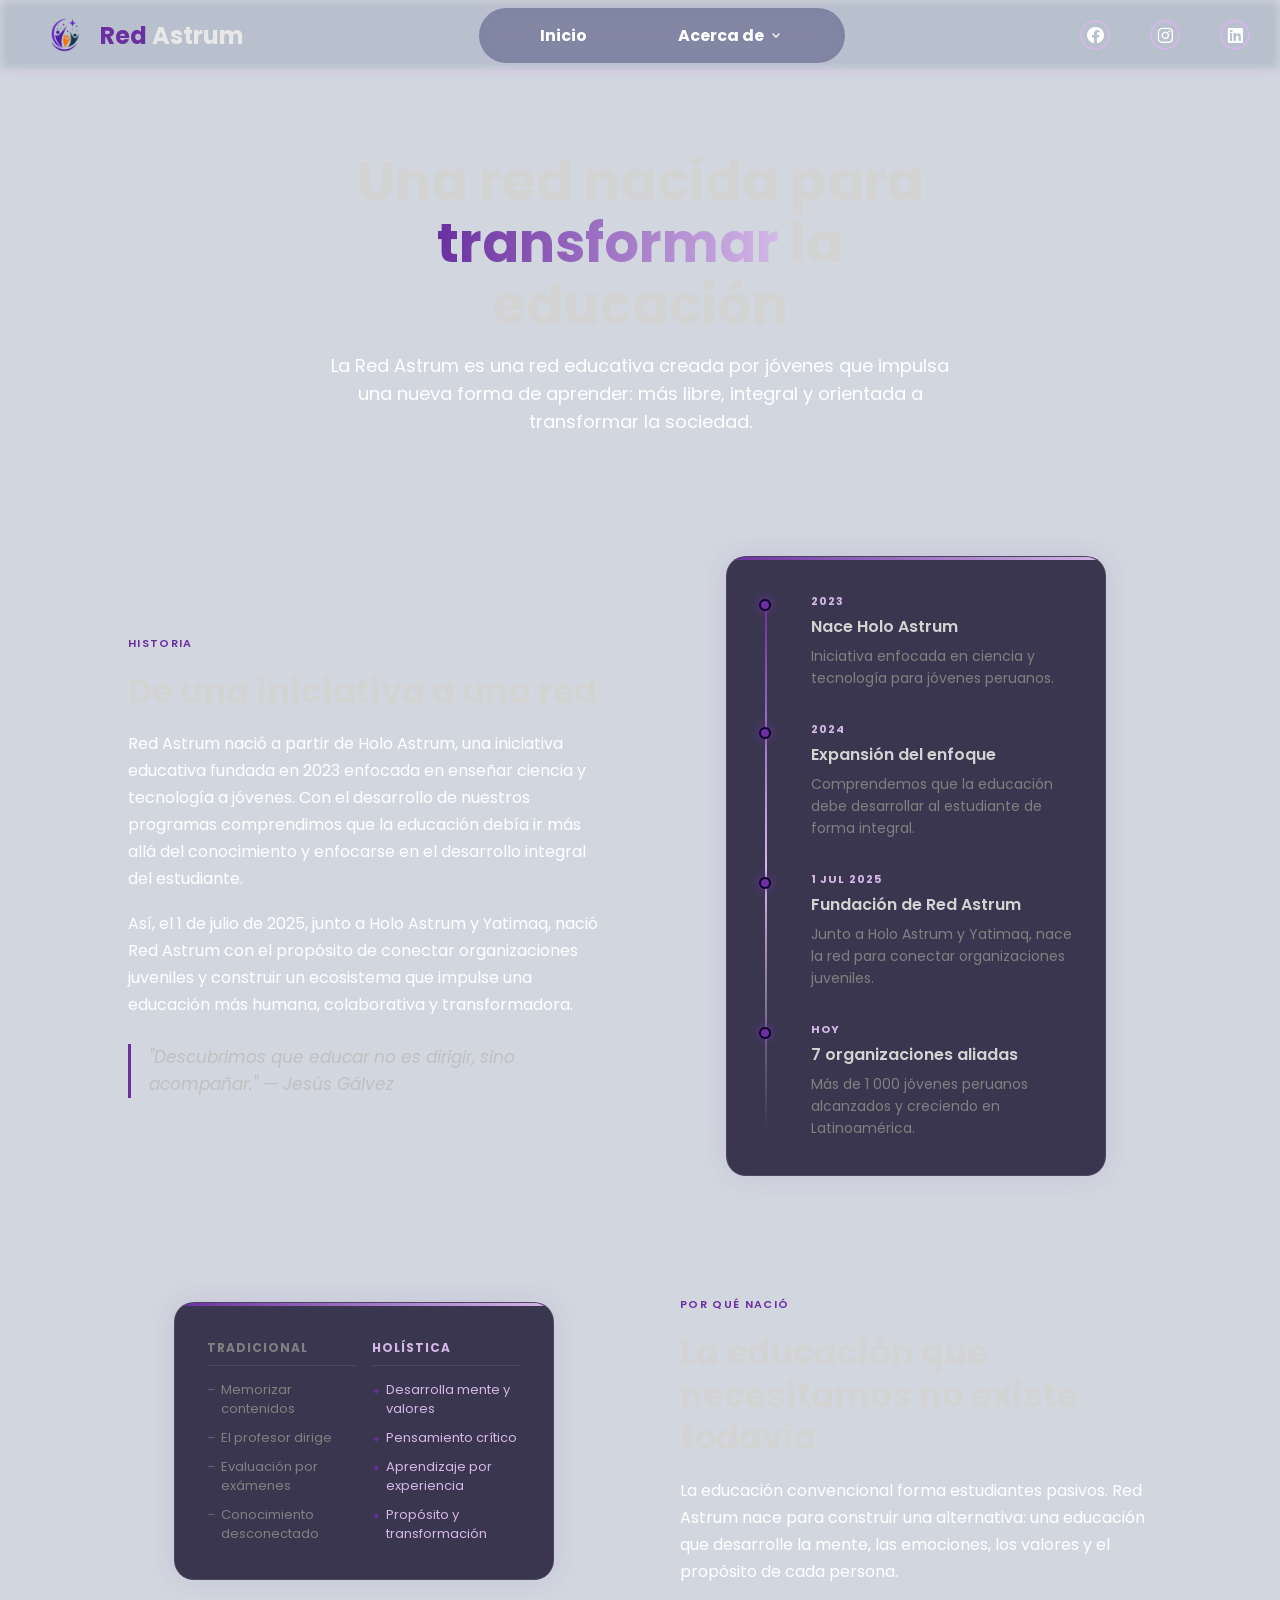
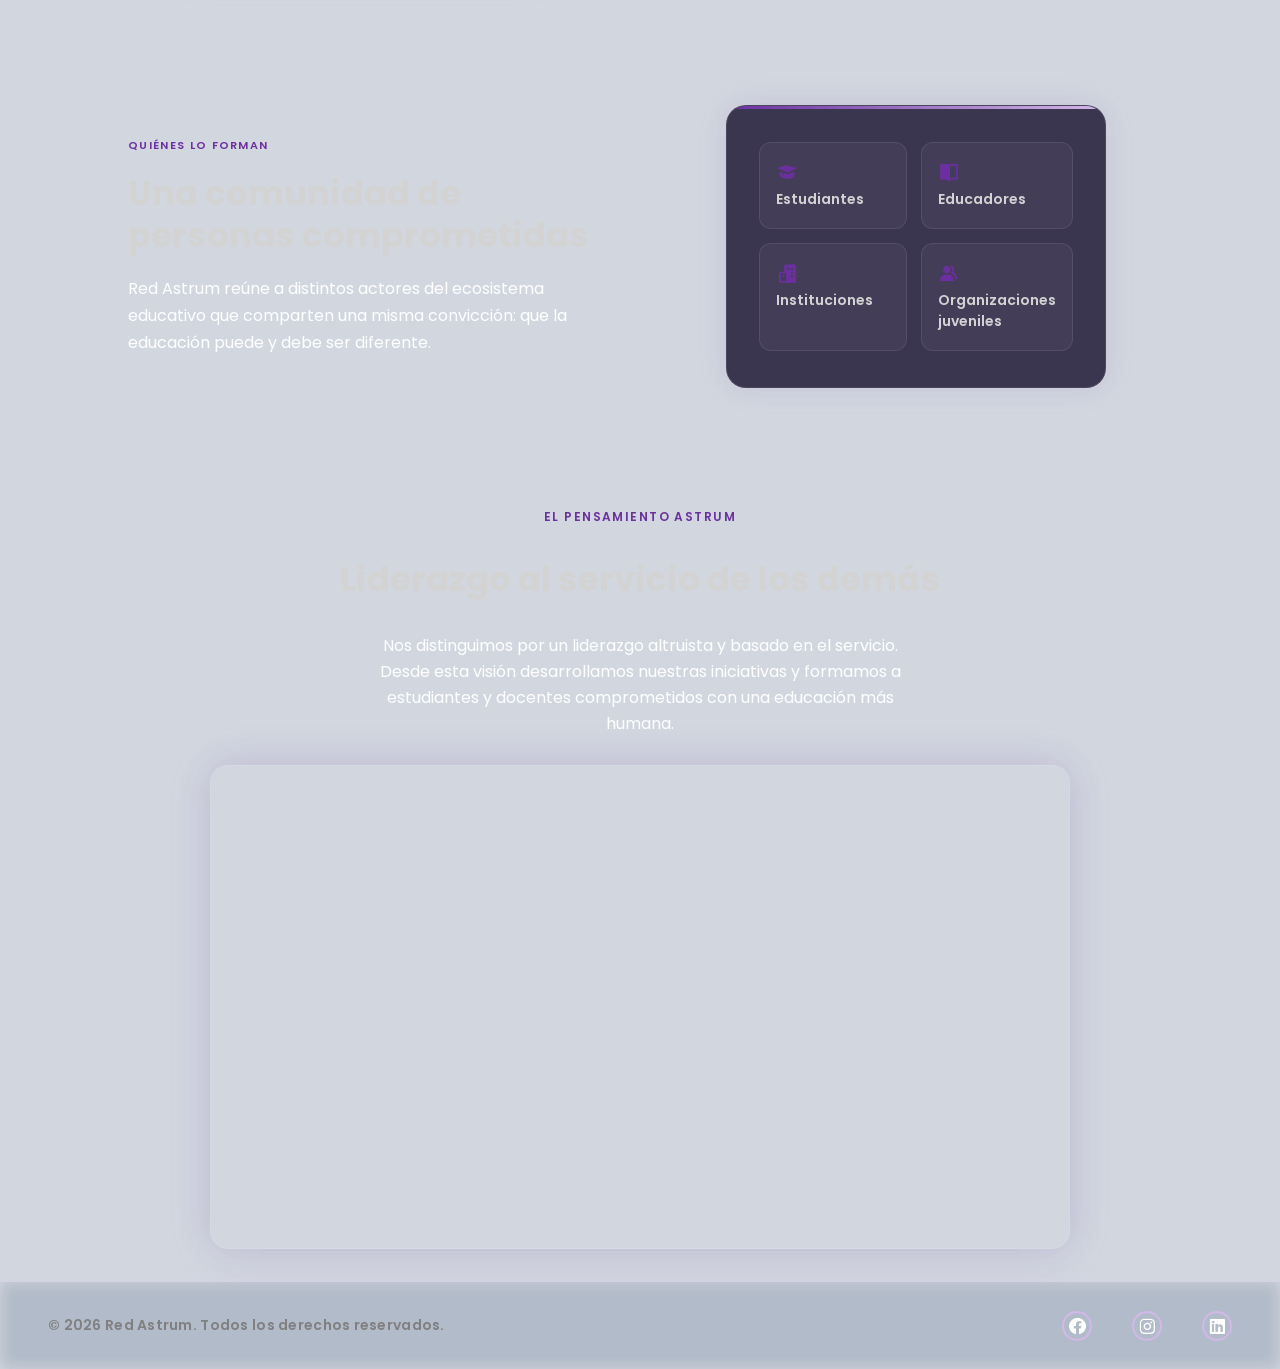
==== about.html @ 8bb5a10a "Upload page" ====
<!DOCTYPE html>
<html lang="es">

<head>
    <meta charset="UTF-8">
    <meta name="viewport" content="width=device-width, initial-scale=1.0">
    <title>Sobre nosotros — Red Astrum</title>
    <link rel="stylesheet" href="style.css">
    <link href='https://unpkg.com/boxicons@2.1.4/css/boxicons.min.css' rel='stylesheet'>
    <link rel="shortcut icon" href="favicon.ico" type="image/x-icon">
    <link rel="stylesheet" href="https://unpkg.com/aos@next/dist/aos.css" />

</head>

<body>
    <div class="container">
        <video class="back-vid" autoplay loop muted playsinline src="videos/galaxy.mp4"></video>

        <!-- NAVBAR -->
        <header data-aos="fade-down" data-aos-duration="2000">
            <div class="left">
                <img src="images/logo_1_red.png" alt="logo Red Astrum">
                <h2><span style="color: var(--color-primary);">Red</span> Astrum</h2>
            </div>
            <ul class="main">
                <li><a href="index.html">Inicio</a></li>
                <li><a href="#">Acerca de <i class='bx bx-chevron-down'></i></a>
                    <ul>
                        <li><a href="about.html">Sobre nosotros</a></li>
                        <li><a href="team.html">Equipo</a></li>
                    </ul>
                </li>
            </ul>
            <div class="box-icons">
                <a href="https://www.facebook.com/share/18Cic6fYTM/" target="_blank" aria-label="Facebook"><i class='bx bxl-facebook-circle'></i></a>
                <a href="https://www.instagram.com/red_astrum?igsh=cGxwdHd5OWY2c2w1" target="_blank" aria-label="Instagram"><i class='bx bxl-instagram'></i></a>
                <a href="https://www.linkedin.com/company/red-astrum?trk=blended-typeahead" target="_blank" aria-label="LinkedIn"><i class='bx bxl-linkedin-square'></i></a>
            </div>
            <div class="menu-icon"><i class='bx bx-menu'></i></div>
        </header>

        <div class="sidebar">
            <div class="close-icon"><i class='bx bx-x'></i></div>
            <ul>
                <li><a href="index.html">Inicio</a></li>
                <li><a href="about.html">Sobre nosotros</a></li>
                <li><a href="team.html">Equipo</a></li>
                <li><a href="#">ONGs</a></li>
                <li><a href="index.html#contact">Contacto</a></li>
            </ul>
            <div class="social-sidebar">
                <a href="https://www.facebook.com/share/18Cic6fYTM/" target="_blank"><i class='bx bxl-facebook'></i></a>
                <a href="https://www.instagram.com/red_astrum?igsh=cGxwdHd5OWY2c2w1" target="_blank"><i class='bx bxl-instagram'></i></a>
                <a href="https://www.linkedin.com/company/red-astrum?trk=blended-typeahead" target="_blank"><i class='bx bxl-linkedin-square'></i></a>
            </div>
        </div>

        <!-- CONTENIDO -->
        <div class="about-page">

            <!-- Hero -->
            <div class="about-hero" data-aos="fade-down" data-aos-duration="1000">
                <h1>Una red nacida para <span class="gradient">transformar</span> la educación</h1>
                <p>La Red Astrum es una red educativa creada por jóvenes que impulsa una nueva forma de aprender: más libre, integral y orientada a transformar la sociedad.</p>
            </div>

            <!-- Historia -->
            <div class="about-block" data-aos="fade-up" data-aos-duration="900">
                <div class="about-block-text">
                    <span class="block-label">Historia</span>
                    <h2>De una iniciativa a una red</h2>
                    <p>Red Astrum nació a partir de Holo Astrum, una iniciativa educativa fundada en 2023 enfocada en enseñar ciencia y tecnología a jóvenes. Con el desarrollo de nuestros programas comprendimos que la educación debía ir más allá del conocimiento y enfocarse en el desarrollo integral del estudiante.</p>
                    <p>Así, el 1 de julio de 2025, junto a Holo Astrum y Yatimaq, nació Red Astrum con el propósito de conectar organizaciones juveniles y construir un ecosistema que impulse una educación más humana, colaborativa y transformadora.</p>
                    <blockquote>"Descubrimos que educar no es dirigir, sino acompañar." — Jesús Gálvez</blockquote>
                </div>

                <div class="about-block-visual">
                    <div class="visual-box">
                        <div class="timeline">
                            <div class="tl-item">
                                <div class="tl-dot"></div>
                                <div class="tl-year">2023</div>
                                <h4>Nace Holo Astrum</h4>
                                <p>Iniciativa enfocada en ciencia y tecnología para jóvenes peruanos.</p>
                            </div>
                            <div class="tl-item">
                                <div class="tl-dot"></div>
                                <div class="tl-year">2024</div>
                                <h4>Expansión del enfoque</h4>
                                <p>Comprendemos que la educación debe desarrollar al estudiante de forma integral.</p>
                            </div>
                            <div class="tl-item">
                                <div class="tl-dot"></div>
                                <div class="tl-year">1 Jul 2025</div>
                                <h4>Fundación de Red Astrum</h4>
                                <p>Junto a Holo Astrum y Yatimaq, nace la red para conectar organizaciones juveniles.</p>
                            </div>
                            <div class="tl-item">
                                <div class="tl-dot"></div>
                                <div class="tl-year">Hoy</div>
                                <h4>7 organizaciones aliadas</h4>
                                <p>Más de 1 000 jóvenes peruanos alcanzados y creciendo en Latinoamérica.</p>
                            </div>
                        </div>
                    </div>
                </div>
            </div>

            <!-- Por qué nació -->
            <div class="about-block reverse" data-aos="fade-up" data-aos-duration="900">
                <div class="about-block-text">
                    <span class="block-label">Por qué nació</span>
                    <h2>La educación que necesitamos no existe todavía</h2>
                    <p>La educación convencional forma estudiantes pasivos. Red Astrum nace para construir una alternativa: una educación que desarrolle la mente, las emociones, los valores y el propósito de cada persona.</p>
                </div>

                <div class="about-block-visual">
                    <div class="visual-box">
                        <div class="compare-grid">
                            <div class="compare-col trad">
                                <h4>Tradicional</h4>
                                <ul>
                                    <li>Memorizar contenidos</li>
                                    <li>El profesor dirige</li>
                                    <li>Evaluación por exámenes</li>
                                    <li>Conocimiento desconectado</li>
                                </ul>
                            </div>
                            <div class="compare-col holo">
                                <h4>Holística</h4>
                                <ul>
                                    <li>Desarrolla mente y valores</li>
                                    <li>Pensamiento crítico</li>
                                    <li>Aprendizaje por experiencia</li>
                                    <li>Propósito y transformación</li>
                                </ul>
                            </div>
                        </div>
                    </div>
                </div>
            </div>

            <!-- Quiénes lo forman -->
            <div class="about-block" data-aos="fade-up" data-aos-duration="900">
                <div class="about-block-text">
                    <span class="block-label">Quiénes lo forman</span>
                    <h2>Una comunidad de personas comprometidas</h2>
                    <p>Red Astrum reúne a distintos actores del ecosistema educativo que comparten una misma convicción: que la educación puede y debe ser diferente.</p>
                </div>

                <div class="about-block-visual">
                    <div class="visual-box">
                        <div class="who-grid">
                            <div class="who-item">
                                <i class='bx bxs-graduation'></i>
                                <span>Estudiantes</span>
                            </div>
                            <div class="who-item">
                                <i class='bx bxs-book-open'></i>
                                <span>Educadores</span>
                            </div>
                            <div class="who-item">
                                <i class='bx bxs-buildings'></i>
                                <span>Instituciones</span>
                            </div>
                            <div class="who-item">
                                <i class='bx bxs-group'></i>
                                <span>Organizaciones juveniles</span>
                            </div>
                        </div>
                    </div>
                </div>
            </div>

            <!-- El Pensamiento Astrum + video -->
            <div class="video-section" data-aos="fade-up" data-aos-duration="900">
                <span class="block-label" style="font-size:12px; letter-spacing:0.12em;">El pensamiento Astrum</span>
                <h2>Liderazgo al servicio de los demás</h2>
                <p>Nos distinguimos por un liderazgo altruista y basado en el servicio. Desde esta visión desarrollamos nuestras iniciativas y formamos a estudiantes y docentes comprometidos con una educación más humana.</p>
                <div class="video-wrapper">
                    <iframe
                        src="https://www.youtube.com/embed/e1oFQR5R098"
                        title="El Pensamiento Astrum"
                        allow="accelerometer; autoplay; clipboard-write; encrypted-media; gyroscope; picture-in-picture"
                        allowfullscreen>
                    </iframe>
                </div>
            </div>

        </div>

        <!-- FOOTER -->
        <section class="footer">
            <h1>© 2026 Red Astrum. Todos los derechos reservados.</h1>
            <div class="box-icons">
                <a href="https://www.facebook.com/share/18Cic6fYTM/" target="_blank" aria-label="Facebook"><i class='bx bxl-facebook-circle'></i></a>
                <a href="https://www.instagram.com/red_astrum?igsh=cGxwdHd5OWY2c2w1" target="_blank" aria-label="Instagram"><i class='bx bxl-instagram'></i></a>
                <a href="https://www.linkedin.com/company/red-astrum?trk=blended-typeahead" target="_blank" aria-label="LinkedIn"><i class='bx bxl-linkedin-square'></i></a>
            </div>
        </section>
    </div>

    <script src="app.js"></script>
    <script src="https://unpkg.com/aos@next/dist/aos.js"></script>
    <script>
        AOS.init();

        // Toggle submenú "Acerca de"
        document.querySelectorAll('.main > li > a').forEach(function(link) {
            var parent = link.parentElement;
            if (parent.querySelector('ul')) {
                link.addEventListener('click', function(e) {
                    e.preventDefault();
                    var isOpen = parent.classList.contains('open');
                    document.querySelectorAll('.main > li.open').forEach(function(li) {
                        li.classList.remove('open');
                    });
                    if (!isOpen) parent.classList.add('open');
                });
            }
        });

        document.addEventListener('click', function(e) {
            if (!e.target.closest('header')) {
                document.querySelectorAll('.main > li.open').forEach(function(li) {
                    li.classList.remove('open');
                });
            }
        });
    </script>
</body>

</html>
---- style.css ----
@import url('https://fonts.googleapis.com/css2?family=Poppins:ital,wght@0,100;0,200;0,300;0,400;0,500;0,600;0,700;0,800;0,900;1,100;1,200;1,300;1,400;1,500;1,600;1,700;1,800;1,900&display=swap');

/* ============================
   PALETA DE MARCA — Red Astrum
   ============================ */
:root{
    --color-primary: #6B2FA0;   /* Morado principal */
    --color-light: #D4B8E8;     /* Lila claro */
    --color-accent: #E8740C;    /* Naranja acento */
    --color-navy: #1F3A5F;      /* Azul marino */
    --color-white: #FFFFFF;
    --color-black: #000000;

    /* Variantes con transparencia (reutilizables para glows, bordes, fondos) */
    --color-primary-10: rgba(107, 47, 160, 0.10);
    --color-primary-20: rgba(107, 47, 160, 0.20);
    --color-primary-40: rgba(107, 47, 160, 0.40);
    --color-primary-60: rgba(107, 47, 160, 0.60);

    --color-light-10: rgba(212, 184, 232, 0.10);
    --color-light-15: rgba(212, 184, 232, 0.15);
    --color-light-20: rgba(212, 184, 232, 0.20);
    --color-light-35: rgba(212, 184, 232, 0.35);
    --color-light-50: rgba(212, 184, 232, 0.50);
    --color-light-70: rgba(212, 184, 232, 0.70);

    --color-accent-15: rgba(232, 116, 12, 0.15);
    --color-accent-40: rgba(232, 116, 12, 0.40);
    --color-accent-60: rgba(232, 116, 12, 0.60);

    --color-navy-20: rgba(31, 58, 95, 0.20);
    --color-navy-40: rgba(31, 58, 95, 0.40);
    --color-navy-70: rgba(31, 58, 95, 0.70);
    --color-navy-85: rgba(31, 58, 95, 0.85);

    /* Texto / superficies neutras (no son colores de marca, pero se usan como base) */
    --color-text: #e8e8e8;
    --color-text-muted: #b9b9b9;
    --color-border-soft: rgba(255, 255, 255, 0.08);

    --header-height: 70px;
    --header-height-mobile: 56px;
}

*{
    box-sizing: border-box;
}

body{
    margin: 0;
    padding: 0;
    font-family: "Poppins", sans-serif;
    color: var(--color-text);
    overflow-x: hidden;
    width: 100%;
}

html{
    scroll-behavior: smooth;
    overflow-x: hidden;
}
img, video{
    max-width: 100%;
}
.img-project{
    width: 500px;
    max-width: 100%;
}
.container{
    position: relative;
    width: 100%;
    min-height: 100%;
    display: flex;
    flex-direction: column;
    align-items: center;
    gap: 100px;
    background-color: var(--color-navy-20);
    overflow-x: hidden;
}
.back-vid{
    position: fixed;
    right: 0;
    bottom: 0;
    z-index: -1;
    mix-blend-mode:overlay;
}


header{
    display: flex;
    position: absolute;
    top: 0;
    right: 0;
    left: 0;
    align-items: center;
    justify-content: space-between;
    padding: 0 30px;
    height: 70px;
    background-color: rgba(255, 255, 255, 0.121);
    backdrop-filter: blur(5px);
    box-shadow: 0 0 15px var(--color-light-70);
    z-index: 999;
}
.main > li {
    position: relative;
    display: inline-block;
}

.main > li.open > ul{
    opacity: 1;
    visibility: visible;
    transform: translateX(-50%) translateY(0);
    pointer-events: auto;
}

.main ul {
    list-style: none;
    margin: 0;
    position: absolute;
    top: 100%;
    left: 50%;
    transform: translateX(-50%) translateY(-8px);
    display: flex;
    flex-direction: column;
    min-width: 190px;
    padding: 8px;
    margin-top: 14px;
    border-radius: 14px;
    background-color: rgba(10, 6, 30, 0.72);
    backdrop-filter: blur(16px);
    border: 1px solid rgba(212, 184, 232, 0.15);
    box-shadow: 0 8px 24px rgba(0, 0, 0, 0.3), 0 0 12px rgba(212, 184, 232, 0.1);
    opacity: 0;
    visibility: hidden;
    pointer-events: none;
    transition: opacity 0.3s, transform 0.3s, visibility 0.3s;
    z-index: 10;
}
.main ul li{
    list-style: none;
    width: 100%;
}
.main ul li a {
    display: block;
    width: 100%;
    box-sizing: border-box;
    padding: 10px 14px;
    border-radius: 8px;
    text-decoration: none;
    color: #fff;
    font-weight: 500;
    font-size: 14px;
    text-wrap: nowrap;
    transition: 0.25s;
}
.main ul li a:hover{
    background-color: rgba(212, 184, 232, 0.18);
    color: var(--color-light);
    padding-left: 18px;
}

.main li a {
    text-decoration: none;
    padding: auto;
}

.main > li > a{
    display: flex;
    align-items: center;
    gap: 4px;
}

.main > li > a i{
    font-size: 16px;
    transition: transform 0.3s;
}

.main > li.open > a i{
    transform: rotate(180deg);
}

.left{
    display: flex;
    align-items: center;
}

.left img{
    width: 40px;
    margin: 0 15px;
}


header ul{
    display: flex;
    justify-content: space-around;
    width: 30%;
    padding: 15px 15px;
    border-radius: 50px;
    background-color: rgba(0, 0, 69, 0.326);
    backdrop-filter: blur(10px);
    box-shadow: 0 0 10px var(--color-light-35);
}

header ul li{
    list-style: none;
}

header ul a{
    text-decoration: none;
    color: white;
    font-weight: 700;
    transition: 0.3s;
    margin: 0 10px;
}

header ul a:hover{
    color: var(--color-light);
    text-shadow: 0 0 12px var(--color-light);
}

.box-icons{
    display: flex;
    gap: 40px;
}

.box-icons a{
    display: flex;
    align-items: center;
    justify-content: center;
    font-size: 20px;
    width: 30px;
    height: 30px;
    border: 2px solid var(--color-light);
    border-radius: 50%;
    cursor: pointer;
    transition: 0.5s;
    text-decoration: none;
    color: #fff;
}

.box-icons a:hover{
    background-color: var(--color-light);
    color: black;
    box-shadow: 0 0 15px var(--color-light);
}

.blackhole-box{
    position: absolute;
    top: 0;
    width: 100%;
    display: flex;
    justify-content: center;
    z-index: -1;
    mix-blend-mode: lighten;
  }
  
.blackhole-box video{
    width: 100%;
    margin-top: -23.5%;
}

.hero{
    position: relative;
    display: flex;
    width: 100%;
    height: 100vh;
    align-items: center;
    justify-content: space-between;
}

.hero-info{
    position: absolute;
    left: 5%;
}

.hero-info .hero-info-title{
    color: var(--color-light);
    padding: 8px 5px;
    border-radius: 50px;
    border: 1px solid var(--color-light-50);
    width: 240px;
    background-color: var(--color-primary-20);
    box-shadow: 0 0 5px var(--color-light-50);
    padding: 1.5rem;
}

.hero-info h1{
    font-size: clamp(32px, 6vw, 60px);
    max-width: 600px;
    font-weight: 700;
    line-height: 1.15;
    margin-top: 40px;
    margin-bottom: 30px;
}

.hero-info p{
    max-width: 550px;
    line-height: 25px;
    margin-bottom: 40px;
    font-size: clamp(15px, 2vw, 20px);
}

.hero-info button{
    color: white;
    padding: 15px 35px;
    border-radius: 10px;
    border: 1px solid var(--color-light-50);
    background-color: var(--color-primary-20);
    box-shadow: 0 0 5px var(--color-light-50);
    cursor: pointer;
    transition: 0.3s;
}

.hero-info button:hover{
    box-shadow: 0 0 15px var(--color-light-50);
}

/* Gradient Animation */
.gradient{
    background: linear-gradient(to right,var(--color-primary), var(--color-light),var(--color-accent));
    background-size: 200%;
    background-clip: text;
    -webkit-background-clip: text;
    -webkit-text-fill-color: transparent;
    animation: animate-gradient 2.5s linear infinite;
}
@keyframes animate-gradient {
    to{
        background-position: 200%;
    }
}

.skills-video-box{
    position: absolute;
    right: 3%;
}

.skills-video{
    height: 900px;
    mix-blend-mode:lighten;
}


.scroll-down {
    height: 50px;
    width: 30px;
    border: 2px solid lightgray;
    position: absolute;
    left: 49%;
    bottom: 8%;
    border-radius: 50px;
    cursor: pointer;
    box-shadow: 0 0 10px rgba(255, 255, 255, 0.626);
  }
  .scroll-down::before,
  .scroll-down::after {
    content: "";
    position: absolute;
    top: 20%;
    left: 50%;
    height: 10px;
    width: 10px;
    transform: translate(-50%, -100%) rotate(45deg);
    border: 2px solid lightgray;
    border-top: transparent;
    border-left: transparent;
    animation: scroll-down 2s ease-in-out infinite;
  }
  .scroll-down::before {
    top: 30%;
    animation-delay: 0.5s;
    /* animation: scroll-down 1s ease-in-out infinite; */
  }
  
  @keyframes scroll-down {
    0% {
      /* top:20%; */
      opacity: 0;
    }
    30% {
      opacity: 1;
    }
    60% {
      opacity: 1;
    }
    100% {
      top: 90%;
      opacity: 0;
    }
  }




.info-section{
    display: flex;
    align-items: center;
    flex-direction: column;
    width: 80%;
    margin-top: 100px;
}

.section-title{
    font-size: clamp(24px, 4vw, 40px);
    font-weight: 700;
    text-align: center;
    padding: 0 20px;
}

.info-cards{
    display: grid;
    grid-template-columns: auto auto auto;
    gap: 20px;
    width: 100%;
    height: 100%;
    margin-top: 30px;
}

.card{
    display: flex;
    align-items:flex-start;
    justify-content: center;
    position: relative;
    width: auto;
    height: 40vh;
    overflow: hidden;
    border: 1px solid var(--color-light-35);
    background-color: transparent;
    border-radius: 20px;
    transition: 0.5s;
}

.card h1{
    position: absolute;
    margin: 0;
    bottom: 40%;
    left: 5%;
    font-size: 25px;
    z-index: 1;
    color: lightgray;
}

.card p{
    position: absolute;
    bottom: 3%;
    left: 5%;
    z-index: 1;
    max-width: 300px;
    color: gray;
    font-size: 13px;
    line-height: 20px;
}

.card img{
    width: 45%;
    height: 50%;
    object-fit: cover;
}
.card video{
    margin-top: 10%;
    width: 70%;
    height: 50%;
    object-fit: cover;
    mix-blend-mode: lighten;
}

.card button{
    position: absolute;
    bottom: 5%;
    left: 5%;
    padding: 10px 25px;
    border: 1px solid gray;
    background-color: #0f1217;
    color: gray;
    border-radius: 20px;
    box-shadow: 0 0 5px lightgray;
    cursor: pointer;
    transition: 0.3s;
}

.card button:hover{
    box-shadow: 0 0 15px lightgray;
    opacity: 0.7;
}

.card:hover{
}

.card:nth-child(3){
    grid-row: span 2;
    height: 83vh;
}

.card:nth-child(3) p{
    bottom: 12%;
}

.card:nth-child(3) h1{
    bottom: 21%;
}

.card:nth-child(4){
    grid-column: span 2;
}

.card:nth-child(4) p{
    max-width: 650px;
}

.card:nth-child(4) h1{
    bottom: 35%;
}



.my-project{
    display: flex;
    flex-direction: column;
    gap: 10%;
    align-items: center;
    position: relative;
    width: 80%;
    height: 100vh;
    margin-top: 200px;
    margin-bottom: 700px;
}

.project-card {
    display: flex;
    width: 100%;
    height: 40%;
    align-items: center;
    gap: 10%;
    justify-content: center;
}

.project-vidbox{
    display: flex;
    align-items: center;
    justify-content: center;
    width: 50%;
    mix-blend-mode:exclusion;
    position: relative;
    cursor: pointer;
    transition: 0.5s;
    min-width: 400px;

}

.project-vidbox video{
    object-fit: cover;
    width: 100%;
    box-shadow: 0 0 10px lightgray;
    border-radius: 20px;
    transition: 0.5s;
}

.project-card video:hover{
    box-shadow: 0 0 25px rgb(255, 255, 255);
}

.project-info{
    display: flex;
    flex-direction: column;
    align-items: start;
    justify-content: center;
    width: 50%;
    padding-left: 10%;
}

.project-info h1{
    width: 90%;
    font-size: 25px;
    font-weight: bold;
    text-wrap: nowrap;
    margin-top: 0;
    margin-bottom: 10px;
    max-width: 450px;
}

.project-info p{
    width: 90%;
    max-width: 400px;
    min-width: 300px;
    margin-bottom: 50px;
    margin-top: 0;
}

.project-info button{
    color: white;
    padding: 15px 35px;
    border-radius: 10px;
    border: 1px solid var(--color-light-50);
    background-color: var(--color-primary-20);
    box-shadow: 0 0 5px var(--color-light-50);
    cursor: pointer;
    transition: 0.3s;
}

.project-info button:hover{
    opacity: 0.8;
    box-shadow: 0 0 15px var(--color-light-50);
}

.project-vidbox .hover-sign{
    position: absolute;
    display: flex;
    align-items: center;
    justify-content: center;
    width: 30%;
    height: 100px;
}

.hover-sign::before,
.hover-sign::after {
    content: "👆";
    text-align: center;
    position: absolute;
    font-size: 50px;
    top: 20%;
    left: 40%;
    border-radius: 40px;
    animation: hover-animation 4s ease-in-out infinite;

}

.hover-sign.active{
    display: none;
}

@keyframes hover-animation {
  0% {
    /* top:20%; */
    box-shadow: 0 0 5px rgb(255, 255, 255);
    transform: translate(100%, 50%) rotate(30deg);
  }

  100% {
    box-shadow: 0 0 5px rgb(255, 255, 255);
    transform: translateX(80%, 80%) rotate(20deg);
  }
}

/* Counter section */
.counters{
    padding: 3em 2em;
    color: #fff;
    text-align: center;
}
.counters > div{
    max-width: 900px;
    margin: 0 auto;
    display: grid;
    grid-template-columns: repeat(6,1fr);
    gap: 4em 2em;
}
.counter{
    position: relative;
}
.counter h1{
    font-size: 3em;
    margin-bottom: 0.5em;
}
.counter:not(:last-child)::before{
    content: '';
    background: #fff;
    position: absolute;
    width: 2px;
    height: 3em;
    top: 50%;
    transform: translateY(-50%);
    right: -1em;
}

@media screen and (max-width: 1024px){
    .counters > div{
        grid-template-columns: repeat(3,1fr);
        gap: 3em 1.5em;
    }
}

@media screen and (max-width: 600px){
    .counters > div{
        grid-template-columns: repeat(2,1fr);
        gap: 2.5em 1em;
    }
    .counter h1{
        font-size: 2.2em;
    }
    .counter:not(:last-child)::before{
        display: none;
    }
}

/* Skills section */
.skills-section{
    display: flex;
    flex-direction: column;
    align-items: center;
    position: relative;
    width: 80%;
}

.skills-box{
    width: 100%;
    position: relative;
    display: flex;
    flex-direction: column;
    align-items: center;
    gap: 60px;
    margin-top: 30px;
}

.Designer{
    display: flex;
    flex-direction: column;
    align-items: center;
    max-width: 750px;
    text-align: center;
}

.Designer h1{
    font-size: 50px;
    display: flex;
    align-items: center;
}

.Designer p{
    font-size: 19px;
    line-height: 30px;
    color: #c7c7c7;
}

/* SLIDER (carrusel de ONGs aliadas) */

.slider{
    --width: 220px;
    --height: 220px;
    position: relative;
    width: 100%;
    height: var(--height);
    overflow: hidden;
    mask-image: linear-gradient(
        to right,
        transparent,
        #000 10% 90%,
        transparent
    );
}
.slider .list{
    display: flex;
    align-items: center;
    height: 100%;
    width: 100%;
    min-width: calc(var(--width) * var(--quantity));
    position: relative;
}
.slider .list .item{
    width: var(--width);
    height: var(--height);
    position: absolute;
    left: 100%;
    display: flex;
    align-items: center;
    justify-content: center;
    box-sizing: border-box;
    padding: 30px;
    background-color: rgba(255, 255, 255, 0.06);
    border: 1px solid rgba(212, 184, 232, 0.35);
    border-radius: 24px;
    backdrop-filter: blur(6px);
    box-shadow: 0 0 15px rgba(212, 184, 232, 0.15);
    animation: autoRun 21s linear infinite;
    transition: transform 0.4s, box-shadow 0.4s, border-color 0.4s, filter 0.5s;
    animation-delay: calc( (21s / var(--quantity)) * (var(--position) - 1) - 21s)!important;
}
.slider .list .item img{
    width: 100%;
    height: 100%;
    object-fit: contain;
}
@keyframes autoRun{
    from{
        left: 100%;
    }to{
        left: calc(var(--width) * -1);
    }
}
.slider:hover .item{
    animation-play-state: paused!important;
    filter: grayscale(0.8) brightness(0.7);
}
.slider .item:hover{
    filter: none;
    transform: scale(1.08);
    border-color: var(--color-light);
    box-shadow: 0 0 25px var(--color-light-50);
}


  /* CONTACT SECTION */
.contact-section{
    width: 80%;
    height: 100vh;
    display: flex;
    justify-content: center;
    gap: 10%;
    align-items: center;
    position: relative;
}

.contact-section h1{
    position: absolute;
    top: 10%;
    left: 40%;
}

.social-box {
    display: flex;
    flex-direction: column;
    gap: 25px;
}

.social-box a{
    color: lightgray;
    text-decoration: none;
    font-size: 20px;
    text-wrap: nowrap;
}

.social-box i{
    color: var(--color-primary);
    font-size: 30px;
    margin-right: 10px;
}

.social-icons a i{
    color: white;
    margin-top: 40px;
}

.contact-box iframe{
    width: 100%;
    max-width: 640px;
    height: 442px;
    border-radius: 12px;
}

.contact-box p{
    max-width: 400px;
    margin-top: 30px;
    margin-bottom: 5px;
} 

.contact-box input{
    padding: 7.5px 30px;
    background-color: lightgray;
    width: 80%;
    height: 25px;
    border: none;
    outline : none;
    border-top-right-radius: 10px;
    border-bottom-right-radius: 10px;
}

.contact-box button{
    margin-top: 30px;
    color: white;
    padding: 15px 35px;
    border-radius: 10px;
    border: 1px solid var(--color-light-50);
    background-color: var(--color-primary-20);
    box-shadow: 0 0 5px var(--color-light-50);
    cursor: pointer;
    transition: 0.3s;
}

.contact-box button:hover{
    opacity: 0.8;
    box-shadow: 0 0 15px var(--color-light-50);
}

.footer{
    display: flex;
    justify-content: space-between;
    align-items: center;
    position: absolute;
    bottom: 0;
    right: 0;
    left: 0;
    padding: 28px 3rem;
    background-color: rgba(255, 255, 255, 0.05);
    backdrop-filter: blur(8px);
    border-top: 1px solid rgba(212, 184, 232, 0.25);
    box-shadow: 0 0 20px rgba(212, 184, 232, 0.1);
    z-index: 999;
}

.footer h1{
    margin: 0;
    font-size: 14px;
    font-weight: 600;
    letter-spacing: 0.02em;
    color: gray;
}


/* BLUR / DISPLAY / FADE-IN
   Antes usaban "animation-timeline: view()" para animar con el scroll, pero esa
   propiedad es inconsistente entre navegadores y contextos. Ahora el efecto se
   controla con JS (IntersectionObserver, ver app.js) que añade la clase
   ".in-view" cuando el elemento entra en pantalla; aquí solo se define la
   transición CSS. Si JS no carga por algún motivo, el contenido sigue visible
   gracias al estado por defecto (sin opacity:0 fija fuera de .in-view). */
.autoBlur,
.autoDisplay,
.fadein-left{
    opacity: 1;
    transition: opacity 0.8s ease, filter 0.8s ease, transform 0.8s ease;
}

.autoBlur.in-view,
.autoDisplay.in-view,
.fadein-left.in-view{
    opacity: 1;
    filter: none;
    transform: none;
}

.autoBlur:not(.in-view){
    opacity: 0;
    filter: blur(30px);
}

.autoDisplay:not(.in-view){
    opacity: 0;
    filter: blur(10px);
    transform: translateY(-60px) scale(0.9);
}

.fadein-left:not(.in-view){
    opacity: 0;
    filter: blur(10px);
    transform: translateX(-120px) scale(0.85);
}

@media (prefers-reduced-motion: reduce){
    .autoBlur:not(.in-view),
    .autoDisplay:not(.in-view),
    .fadein-left:not(.in-view){
        opacity: 1;
        filter: none;
        transform: none;
    }
}

/* Sidebar */

.menu-icon{
    font-size: 35px;
    cursor: pointer;
    display: none;
}


.sidebar{
    position: fixed;
    right: 0;
    top: 0;
    bottom: 70%;
    width: 0%;
    background-color: #000000b8;
    z-index: 999;
    box-shadow: 0 0 25px rgba(255, 255, 255, 0.479);
    backdrop-filter: blur(10px);
    opacity: 0;
    border-bottom-left-radius: 100%;
    
}

.close-icon{
    font-size: 50px;
    color: lightgray;
    padding-left: 10px;
    cursor: pointer;
}

.sidebar ul{
    padding-left: 20px;
}

.sidebar ul li{
    list-style: none;
    margin-bottom: 30px;
}

.sidebar ul li a{
    text-decoration: none;
    color: lightgray;
    font-size: 30px;
    font-weight: 900;
    text-shadow:0 0 15px #4c4c4c;
}

.social-sidebar{
    padding-left: 20px;
    margin-top: 60px;
    text-wrap: nowrap;
}

.social-sidebar a{
    font-size: 35px;
    padding: 5px 5px;
    cursor: pointer;
    transition: 0.5s;
}

/* Sidebar Open ANimation */
.sidebar.open-sidebar{
    animation: openSideBarAnimation 1.5s forwards;
}

/* Team */ 

.our-team-section{
    height: 80%;
    width: 80%;
    margin: auto;
    display: flex;
    justify-content: space-between;
    align-items: center;
}
.member-container{
    width: 400px;
    height: 450px;
    background-color: #f9f9f9;
    box-shadow: 0px 4px 12px rgba(160,160,160,0.4);
    position: relative;
    display: flex;
    align-items: center;
    flex-direction: column;
    padding: 80px 2rem 2rem 2rem;
    box-sizing: border-box;
}
.member-container::before{
    content: "";
    position: absolute;
    top: 0;
    left: 0;
    height: 6px;
    width: 100%;
    background-color: #202020;
}

.member-container::after{
    content: "";
    height: 200px;
    width: 200px;
    border-radius: 50%;
    position: absolute;
    top: -100px;
    background-position: center;
    background-size: cover;
}
.member-container:nth-of-tyé(1)::after{
    background-image: url();
}

.member-container:nth-of-tyé(1)::after{
    background-image: url();
}

.member-container:nth-of-tyé(1)::after{
    background-image: url();
}
.member-name{
    font-size: 24px;
    font-weight: 600;
    position: relative;
    margin-bottom: 2rem;
    color: #202020;
}
.member-name::after{
    content: "";
    background-color: #202020;
    height: 4px;
    width: 100px;
    top: 150%;
    position: absolute;
    left: 50%;
    transform: translate(-50%, -50%);
    margin-bottom: 2rem;
}
.member-description{
    font-size: 18px;
    line-height: 28px;
    text-align: center;
}
.button{
    text-decoration: none;
    color: #fff;
    background-color: #202020;
    font-weight: 600;
    padding: 13px 20px;
    margin-top: 1rem;
}

.socials-container{
    position: absolute;
    bottom: 0;
    left: 0;
    height: 40px;
    width: 100%;
    background-color: #202020;
    display: flex;
    justify-content: space-around;
    align-items: center;
    margin-top: 3rem;
}
.icon{
    height: 60%;
    cursor: pointer;
}

@keyframes openSideBarAnimation {
    to{
        width: 80%;
        opacity: 1;
        bottom: 0;
        border-radius: 0;
    }
}

/* Sidebar close ANimation */

.sidebar.close-sidebar{
    animation: closeSideBarAnimation 1.5s forwards;
}

@keyframes closeSideBarAnimation {
    from{
        width: 80%;
        opacity: 1;
        bottom: 0;
        border-radius: 0;
    }
    to{
        width: 0;
        opacity: 0;
        bottom: 70%;
        border-bottom-left-radius: 50%;
    }
}






@media (max-aspect-ratio: 16/9){
    .back-vid{
        width: auto;
        height: 100%;
    }
}

@media (min-aspect-ratio: 16/9){
    .back-vid{
        width: 100%;
        height: auto;
    }
}


@media screen and (max-width: 1200px){
    .blackhole-box video{
        margin-top: -20%;
    }

    .hero-info h1{
        font-size: 40px;
        max-width: 400px;
        line-height: 40px;
    }

    .hero-info P{
        max-width: 300px;
    }

    .skills-video-box{
        right: 0%;
    }

    .skills-video-box video{
        height: 500px;
    }

    .info-cards{
        grid-template-columns: auto;
    }

    .card:nth-child(3){
        grid-column: span 2;
        height: 70vh;
    }

    .info-cards .card h1{
        font-size: 20px;
    }

    .info-cards .card:nth-child(3) h1{
        bottom: 25%;
    }

    .card video{
        height: 60%;

        margin-top: 5%;
    }

    .my-project{
        margin-bottom: 200px;
        scale: 0.8;
    }

    .contact-section .section-title {
        left: 30%;
    }
}

@media screen and (max-width: 1024px){
    header ul{
        display: none;
    }

    header .box-icons{
        display: none;
    }

    .menu-icon{
        display: inline;
        color: var(--color-light);
    }
}

@media screen and (max-width: 700px){
    header {
        position: fixed;
        height: 50px;
    }

    header ul{
        display: none;
    }

    header .box-icons{
        display: none;
    }

    .menu-icon{
        display: inline;
    }

    .blackhole-box video {
        width: 100%;
        margin-top: -15%;
    }

    .autoBlur{
        animation: none;
    }
    
    .hero{
        flex-direction: column;
        top:0;
        bottom: 0;
        left: 0;
        right:0;
        
    }
    .hero-info{
        bottom: 5%;
    }

    .scroll-down{
        bottom: 5%;
    }

    .hero .skills-video-box{
        height: 200px;
        top: 5%;
    }



    .info-cards{
        grid-template-columns: auto;
    }

    .card:nth-child(3){
        grid-column: span 2;
        height: 70vh;
    }

    .card video{
        width: 100%;
    }
    
    .container{
        height: 100%;
    }

    .project-vidbox video{
        width: 250px;
        margin-left: -100px;
    }

    .project-info{
        overflow: hidden;
        padding-left: 0;
        margin-left: -50px;
    }

    .project-info h1{
        font-size: 20px;
        max-width: 200px;
        text-wrap: wrap;
    }

    .project-info p{
        font-size: 10px;
        text-wrap: wrap;
        max-width: 200px;
        min-width: 0;
    }

    .project-info button{
        padding: 5px 10px;
    }

    .my-project{
        margin-bottom: 600px;
    }

    .project-card{
        flex-direction: column;
        margin-left: 25%;
        gap: 30px;
    }
    
    .project-vidbox{
        min-width: 200px;
    }

    .project-info{
        width: 85%;
    }

    .project-info h1{
        text-wrap: nowrap;
    }

    .project-info p{
        max-width: 300px;
    }

    .Designer p{
        font-size: 16px;
        line-height: 24px;
    }

    .slider{
        --width: 140px;
        --height: 140px;
    }

    .contact-section{
        flex-direction: column;
        margin-top: 100px;
        margin-bottom: 50px;
    }

    .footer{
        padding: 18px 2rem;
        flex-wrap: wrap;
        gap: 14px;
    }

    .social-box{
        margin-left: -90px;
    }
}


@media screen and (max-width: 480px) {

    .hero .skills-video-box {
        display: none;
        
    }

    .blackhole-box {
        overflow: hidden;
    }

    .blackhole-box video {
        width: 140%;
        margin-top: -27%;

    }

    .left {
        scale: 0.9;
        margin-left: -30px;
    }

    .left h2 {
        font-size: 20px;
    }

    .hero {
        scale: 0.9;
    }

    .hero-info{
        bottom: 15%;
    }

    .hero-info h1{
        font-size: 35px;
    }

    .scroll-down{
        bottom: 15%;
        left: 60%;
    }

    .section-title {
        font-size: 25px;
    }

    .info-cards{
        display: flex;
        flex-direction: column;
    }

    .card {
        min-height: 20rem;
    }

    .card h1{
        bottom: 30%;
        font-size: 5px;
    }

    .project-card {
        height: 50%;
    }

    .project-info p{
        margin-bottom: 15px;
    }

    .project-info{
        margin-left: -80px;
    }

    .skills-section{
        width: 90%;
    }

    .slider{
        --width: 100px;
        --height: 100px;
    }

    .contact-section{
        scale: 0.9;
        height: 120vh;
    }

    .contact-section .section-title {
        top: -30px;
        left: 25%;
    }

    .footer{
        padding: 16px 1.5rem;
    }

    .footer h1{
        font-size: 12px;
        max-width: 170px;
    }

    .footer .box-icons{
        gap: 10px;
    }


}










/* =============================================
   PÁGINA: about.html (Sobre nosotros)
   ============================================= */
        .about-page {
            width: 100%;
            display: flex;
            flex-direction: column;
            align-items: center;
            padding-top: 70px;
            padding-bottom: 120px;
            gap: 120px;
        }

        /* ── Hero ── */
        .about-hero {
            display: flex;
            flex-direction: column;
            align-items: center;
            text-align: center;
            padding-top: 80px;
            gap: 16px;
            max-width: 680px;
            padding-left: 20px;
            padding-right: 20px;
        }

        .about-hero .eyebrow {
            display: flex;
            align-items: center;
            gap: 8px;
            color: var(--color-light);
            font-size: 13px;
            font-weight: 600;
            letter-spacing: 0.1em;
            text-transform: uppercase;
            border: 1px solid rgba(212, 184, 232, 0.3);
            background-color: rgba(212, 184, 232, 0.07);
            padding: 6px 16px;
            border-radius: 50px;
        }

        .about-hero h1 {
            font-size: 54px;
            font-weight: 700;
            color: lightgray;
            margin: 0;
            line-height: 1.15;
        }

        .about-hero p {
            font-size: 18px;
            color: #fff;
            line-height: 28px;
            margin: 0;
        }

        /* ── Bloques de contenido ── */
        .about-block {
            display: flex;
            align-items: center;
            gap: 80px;
            width: 80%;
            max-width: 1100px;
        }

        .about-block.reverse {
            flex-direction: row-reverse;
        }

        .about-block-text {
            flex: 1;
            display: flex;
            flex-direction: column;
            gap: 18px;
        }

        .block-label {
            font-size: 11px;
            font-weight: 600;
            letter-spacing: 0.12em;
            text-transform: uppercase;
            color: var(--color-primary);
        }

        .about-block-text h2 {
            font-size: 34px;
            font-weight: 700;
            color: lightgray;
            margin: 0;
            line-height: 1.25;
        }

        .about-block-text p {
            font-size: 16px;
            color: #fff;
            line-height: 27px;
            margin: 0;
        }

        .about-block-text blockquote {
            margin: 8px 0 0;
            padding-left: 18px;
            border-left: 3px solid var(--color-primary);
            color: #c0c0c0;
            font-size: 17px;
            font-style: italic;
            line-height: 27px;
        }

        /* Panel visual (caja decorativa) */
        .about-block-visual {
            flex: 1;
            display: flex;
            justify-content: center;
        }

        .visual-box {
            background-color: rgba(8, 0, 32, 0.75);
            border: 1px solid rgba(255, 255, 255, 0.08);
            border-radius: 20px;
            padding: 36px 32px;
            width: 100%;
            max-width: 380px;
            box-shadow: 0 0 30px rgba(107, 47, 160, 0.12);
            position: relative;
            overflow: hidden;
        }

        .visual-box::before {
            content: "";
            position: absolute;
            top: 0; left: 0; right: 0;
            height: 3px;
            background: linear-gradient(to right, var(--color-primary), var(--color-light));
            border-radius: 20px 20px 0 0;
        }

        /* Comparativa educación */
        .compare-grid {
            display: grid;
            grid-template-columns: 1fr 1fr;
            gap: 16px;
        }

        .compare-col h4 {
            font-size: 12px;
            font-weight: 700;
            letter-spacing: 0.08em;
            text-transform: uppercase;
            margin: 0 0 14px;
            padding-bottom: 8px;
            border-bottom: 1px solid rgba(255,255,255,0.08);
        }

        .compare-col.trad h4 { color: gray; }
        .compare-col.holo h4 { color: var(--color-light); }

        .compare-col ul {
            list-style: none;
            margin: 0;
            padding: 0;
            display: flex;
            flex-direction: column;
            gap: 10px;
        }

        .compare-col ul li {
            font-size: 13px;
            line-height: 19px;
            color: gray;
            padding-left: 14px;
            position: relative;
        }

        .compare-col ul li::before {
            content: "–";
            position: absolute;
            left: 0;
            color: rgba(255,255,255,0.2);
        }

        .compare-col.holo ul li {
            color: var(--color-light);
        }

        .compare-col.holo ul li::before {
            content: "✦";
            color: var(--color-primary);
            font-size: 10px;
            top: 2px;
        }

        /* Quiénes lo forman */
        .who-grid {
            display: grid;
            grid-template-columns: 1fr 1fr;
            gap: 14px;
        }

        .who-item {
            background-color: rgba(212, 184, 232, 0.05);
            border: 1px solid rgba(212, 184, 232, 0.12);
            border-radius: 12px;
            padding: 18px 16px;
            display: flex;
            flex-direction: column;
            gap: 6px;
        }

        .who-item i {
            font-size: 22px;
            color: var(--color-primary);
        }

        .who-item span {
            font-size: 14px;
            font-weight: 600;
            color: lightgray;
        }

        /* ── Video (Pensamiento Astrum) ── */
        .video-section {
            display: flex;
            flex-direction: column;
            align-items: center;
            gap: 28px;
            width: 80%;
            max-width: 860px;
            text-align: center;
        }

        .video-section h2 {
            font-size: 34px;
            font-weight: 700;
            color: lightgray;
            margin: 0;
        }

        .video-section p {
            font-size: 16px;
            color: #fff;
            max-width: 560px;
            line-height: 26px;
            margin: 0;
        }

        .video-wrapper {
            width: 100%;
            aspect-ratio: 16/9;
            border-radius: 18px;
            overflow: hidden;
            border: 1px solid rgba(255,255,255,0.08);
            box-shadow: 0 0 40px rgba(107, 47, 160, 0.2);
        }

        .video-wrapper iframe {
            width: 100%;
            height: 100%;
            border: none;
            display: block;
        }

        /* ── Línea de tiempo (historia) ── */
        .timeline {
            display: flex;
            flex-direction: column;
            gap: 0;
            position: relative;
            padding-left: 28px;
        }

        .timeline::before {
            content: "";
            position: absolute;
            left: 6px;
            top: 8px;
            bottom: 8px;
            width: 2px;
            background: linear-gradient(to bottom, var(--color-primary), var(--color-light), transparent);
        }

        .tl-item {
            position: relative;
            padding: 0 0 32px 24px;
        }

        .tl-item:last-child { padding-bottom: 0; }

        .tl-dot {
            position: absolute;
            left: -28px;
            top: 6px;
            width: 12px;
            height: 12px;
            border-radius: 50%;
            background: var(--color-primary);
            box-shadow: 0 0 8px var(--color-primary);
            border: 2px solid #0e0029;
        }

        .tl-year {
            font-size: 11px;
            font-weight: 700;
            letter-spacing: 0.1em;
            color: var(--color-light);
            text-transform: uppercase;
            margin-bottom: 4px;
        }

        .tl-item h4 {
            font-size: 16px;
            font-weight: 600;
            color: lightgray;
            margin: 0 0 6px;
        }

        .tl-item p {
            font-size: 14px;
            color: gray;
            line-height: 22px;
            margin: 0;
        }

        /* ── Responsive ── */
        @media (max-width: 900px) {
            .about-block,
            .about-block.reverse {
                flex-direction: column;
                gap: 40px;
            }
            .about-hero h1 { font-size: 38px; }
            .video-section { width: 90%; }
        }

        @media (max-width: 600px) {
            .about-hero h1 { font-size: 30px; }
            .compare-grid  { grid-template-columns: 1fr; }
            .who-grid      { grid-template-columns: 1fr; }
            .about-block   { width: 90%; }
        }

/* =============================================
   PÁGINA: team.html (Equipo)
   ============================================= */
        /* ── Página equipo ── */
        .team-page {
            width: 100%;
            min-height: 100vh;
            padding-top: 70px;
            display: flex;
            flex-direction: column;
            align-items: center;
            gap: 50px;
            padding-bottom: 120px;
        }

        .team-hero {
            display: flex;
            flex-direction: column;
            align-items: center;
            gap: 10px;
            padding-top: 60px;
            text-align: center;
        }

        .team-hero h1 {
            font-size: 52px;
            font-weight: 700;
            color: lightgray;
            margin: 0;
        }

        .team-hero p {
            font-size: 18px;
            color: #fff;
            max-width: 540px;
        }

        /* ── Controles de filtro ── */
        .team-controls {
            display: flex;
            flex-wrap: wrap;
            gap: 14px;
            align-items: center;
            justify-content: center;
            width: 80%;
        }

        .search-box {
            display: flex;
            align-items: center;
            gap: 8px;
            background-color: rgba(255, 255, 255, 0.05);
            border: 1px solid rgba(255, 255, 255, 0.15);
            border-radius: 50px;
            padding: 8px 18px;
            backdrop-filter: blur(6px);
        }

        .search-box i {
            color: var(--color-light);
            font-size: 18px;
        }

        .search-box input {
            background: transparent;
            border: none;
            outline: none;
            color: lightgray;
            font-family: "Poppins", sans-serif;
            font-size: 15px;
            width: 220px;
        }

        .search-box input::placeholder {
            color: gray;
        }

        .filter-pills {
            display: flex;
            flex-wrap: wrap;
            gap: 10px;
            justify-content: center;
        }

        .pill {
            padding: 7px 20px;
            border-radius: 50px;
            border: 1px solid rgba(255, 255, 255, 0.15);
            background-color: rgba(255, 255, 255, 0.04);
            color: gray;
            font-family: "Poppins", sans-serif;
            font-size: 13px;
            font-weight: 500;
            cursor: pointer;
            transition: 0.3s;
            backdrop-filter: blur(6px);
        }

        .pill:hover {
            border-color: var(--color-primary);
            color: lightgray;
            box-shadow: 0 0 8px rgba(107, 47, 160, 0.4);
        }

        .pill.active {
            background-color: var(--color-primary);
            border-color: var(--color-primary);
            color: white;
            box-shadow: 0 0 12px rgba(107, 47, 160, 0.53);
        }

        /* ── Contador de resultados ── */
        .results-count {
            font-size: 13px;
            color: gray;
            text-align: center;
        }

        .results-count span {
            color: var(--color-light);
            font-weight: 600;
        }

        /* ── Grid de miembros ── */
        .team-grid {
            display: grid;
            grid-template-columns: repeat(auto-fill, minmax(280px, 1fr));
            gap: 80px 30px;
            width: 80%;
            padding-top: 60px;
        }

        /* ── Tarjeta de miembro ── */
        .member-card {
            background-color: rgba(8, 0, 32, 0.75);
            border: 1px solid rgba(255, 255, 255, 0.08);
            border-radius: 16px;
            padding: 80px 24px 24px;
            display: flex;
            flex-direction: column;
            align-items: center;
            gap: 8px;
            position: relative;
            transition: 0.4s;
            box-shadow: 0 0 5px rgba(212, 184, 232, 0.1);
        }

        .member-card:hover {
            box-shadow: 0 0 20px rgba(212, 184, 232, 0.25);
            border-color: rgba(107, 47, 160, 0.5);
            transform: translateY(-4px);
        }

        /* Línea superior de color por área */
        .member-card::before {
            content: "";
            position: absolute;
            top: 0;
            left: 0;
            right: 0;
            height: 4px;
            border-radius: 16px 16px 0 0;
            background: var(--area-color, linear-gradient(to right, var(--color-primary), var(--color-light)));
        }

        /* Avatar circular */
        .member-avatar {
            position: absolute;
            top: -50px;
            width: 96px;
            height: 96px;
            border-radius: 50%;
            background-color: #0e0029;
            border: 3px solid transparent;
            background-image: var(--area-color, linear-gradient(to right, var(--color-primary), var(--color-light)));
            background-origin: border-box;
            background-clip: padding-box;
            outline: 3px solid transparent;
            box-shadow: 0 0 0 3px var(--color-primary), 0 0 15px rgba(212, 184, 232, 0.3);
            display: flex;
            align-items: center;
            justify-content: center;
            font-size: 32px;
            font-weight: 700;
            color: var(--color-light);
            overflow: hidden;
        }

        .member-avatar img {
            width: 100%;
            height: 100%;
            object-fit: cover;
            object-position: center top;
            border-radius: 50%;
            display: block;
        }

        /* Placeholder cuando no hay foto */
        .member-avatar.no-photo {
            background-color: #0e0029;
            background-image: none;
        }

        /* Área badge */
        .member-area {
            font-size: 10px;
            font-weight: 600;
            letter-spacing: 0.1em;
            text-transform: uppercase;
            padding: 3px 12px;
            border-radius: 50px;
            background-color: rgba(107, 47, 160, 0.2);
            border: 1px solid rgba(107, 47, 160, 0.4);
            color: var(--color-light);
            margin-bottom: 4px;
        }

        .member-name {
            font-size: 18px;
            font-weight: 700;
            color: lightgray;
            text-align: center;
            margin: 0;
        }

        .member-role {
            font-size: 13px;
            color: var(--color-light);
            text-align: center;
            margin: 0;
        }

        /* Descripción breve */
        .member-description {
            font-size: 13px;
            line-height: 19px;
            color: gray;
            text-align: center;
            max-width: 230px;
            margin: 2px 0 4px;
            display: -webkit-box;
            -webkit-line-clamp: 3;
            -webkit-box-orient: vertical;
            overflow: hidden;
        }

        /* Redes sociales */
        .member-socials {
            display: flex;
            align-items: center;
            justify-content: center;
            flex-wrap: wrap;
            gap: 10px;
            margin-top: 10px;
        }

        .social-icon {
            display: flex;
            align-items: center;
            justify-content: center;
            width: 34px;
            height: 34px;
            border-radius: 50%;
            border: 1px solid rgba(212, 184, 232, 0.3);
            background-color: rgba(212, 184, 232, 0.06);
            color: var(--color-light);
            font-size: 17px;
            text-decoration: none;
            transition: 0.3s;
        }

        .social-icon:hover {
            background-color: var(--color-light);
            color: #0e0029;
            box-shadow: 0 0 10px rgba(212, 184, 232, 0.5);
        }

        /* Estado vacío */
        .empty-state {
            display: none;
            flex-direction: column;
            align-items: center;
            gap: 12px;
            color: gray;
            padding: 60px 0;
        }

        .empty-state i {
            font-size: 48px;
            color: rgba(107, 47, 160, 0.4);
        }

        .empty-state p {
            font-size: 16px;
        }

        /* Ocultar tarjeta cuando no coincide */
        .member-card.hidden {
            display: none;
        }

        /* ── Colores por área ── */
        .member-card[data-area="Fundadores"] {
            --area-color: linear-gradient(to right, var(--color-primary), var(--color-accent));
        }

        .member-card[data-area="Secretaría"] {
            --area-color: linear-gradient(to right, var(--color-navy), var(--color-light));
        }

        .member-card[data-area="Gestión Comunidad"] {
            --area-color: linear-gradient(to right, var(--color-primary), var(--color-light));
        }

        .member-card[data-area="Áreas de Apoyo"] {
            --area-color: linear-gradient(to right, var(--color-accent), var(--color-primary));
        }

        .member-card[data-area="Consejo Supremo"] {
            --area-color: linear-gradient(to right, var(--color-light), var(--color-primary));
        }
        .main>li.open>a i {
            transform: rotate(180deg);
        }

        /* ── Responsive ── */
        @media (max-width: 700px) {
            .team-hero h1 {
                font-size: 34px;
            }

            .team-grid {
                width: 90%;
                grid-template-columns: 1fr;
            }

            .team-controls {
                width: 90%;
            }

            .search-box input {
                width: 160px;
            }
        }
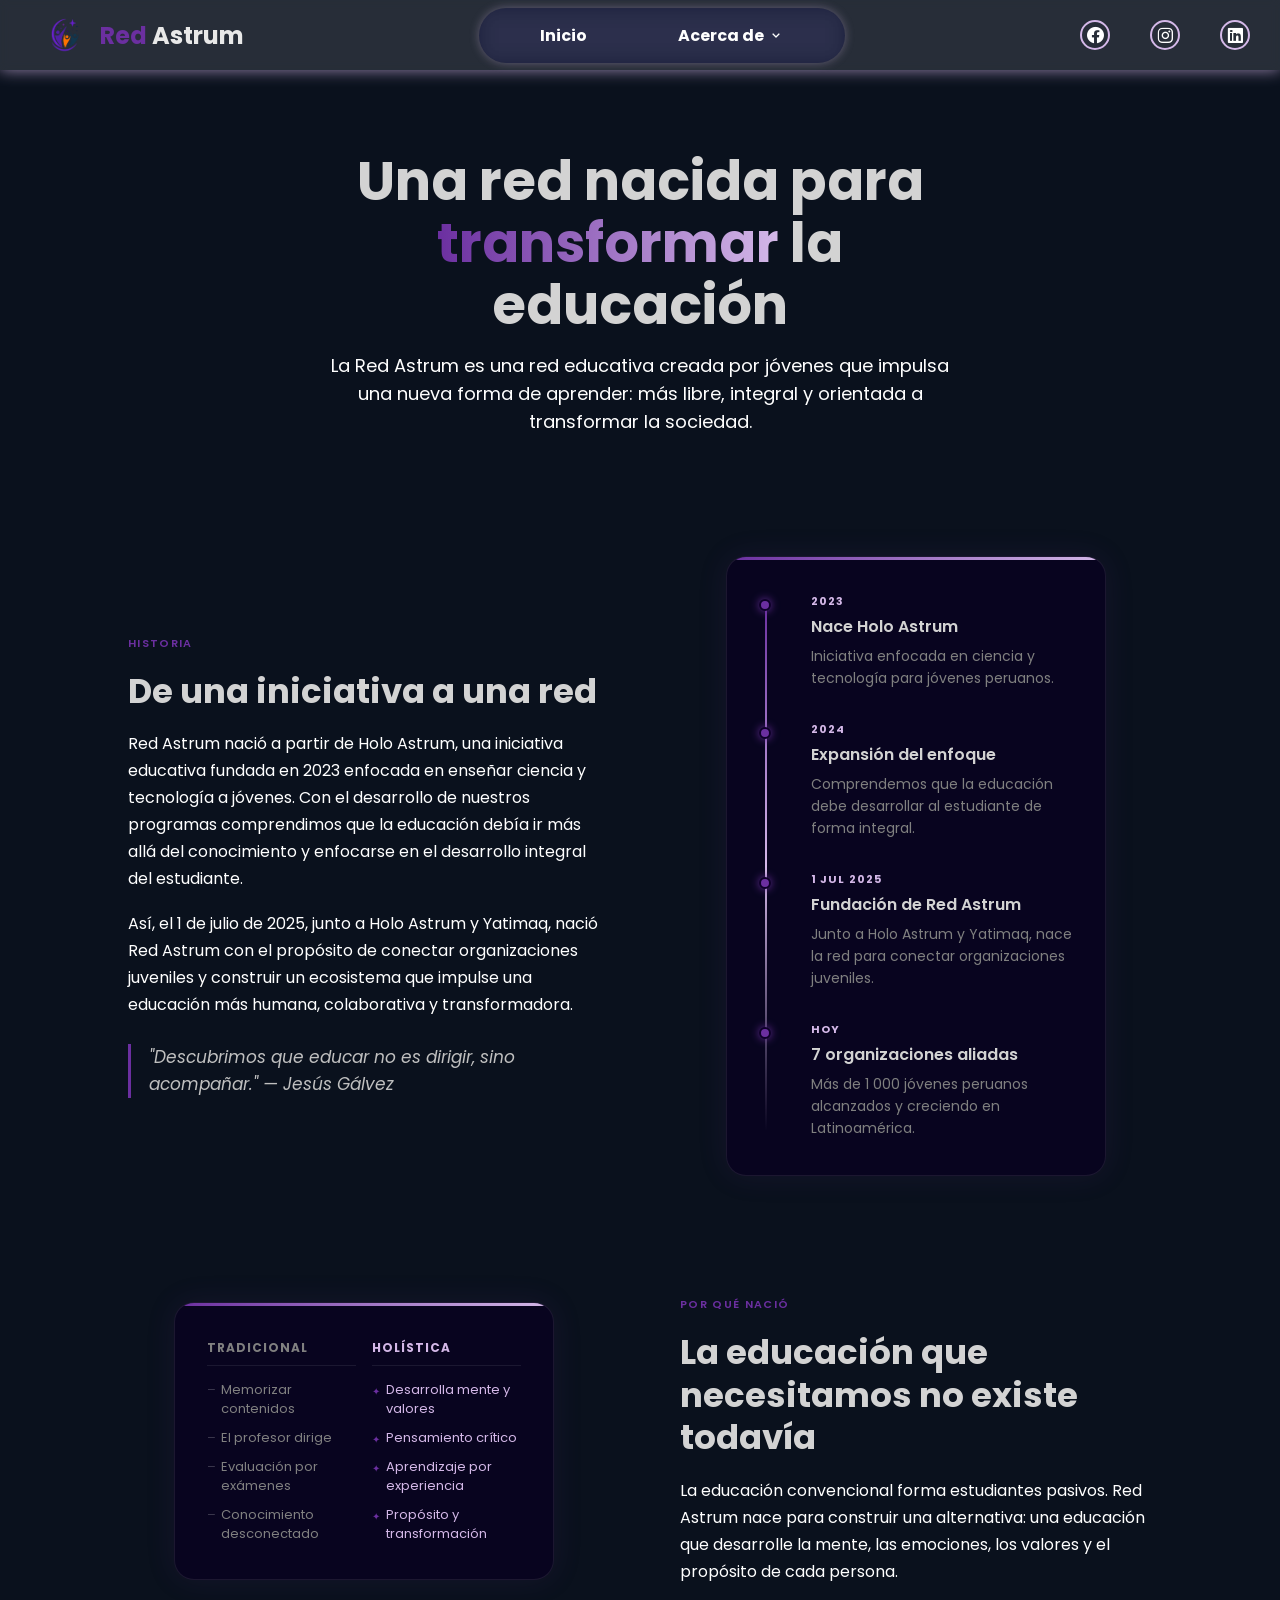
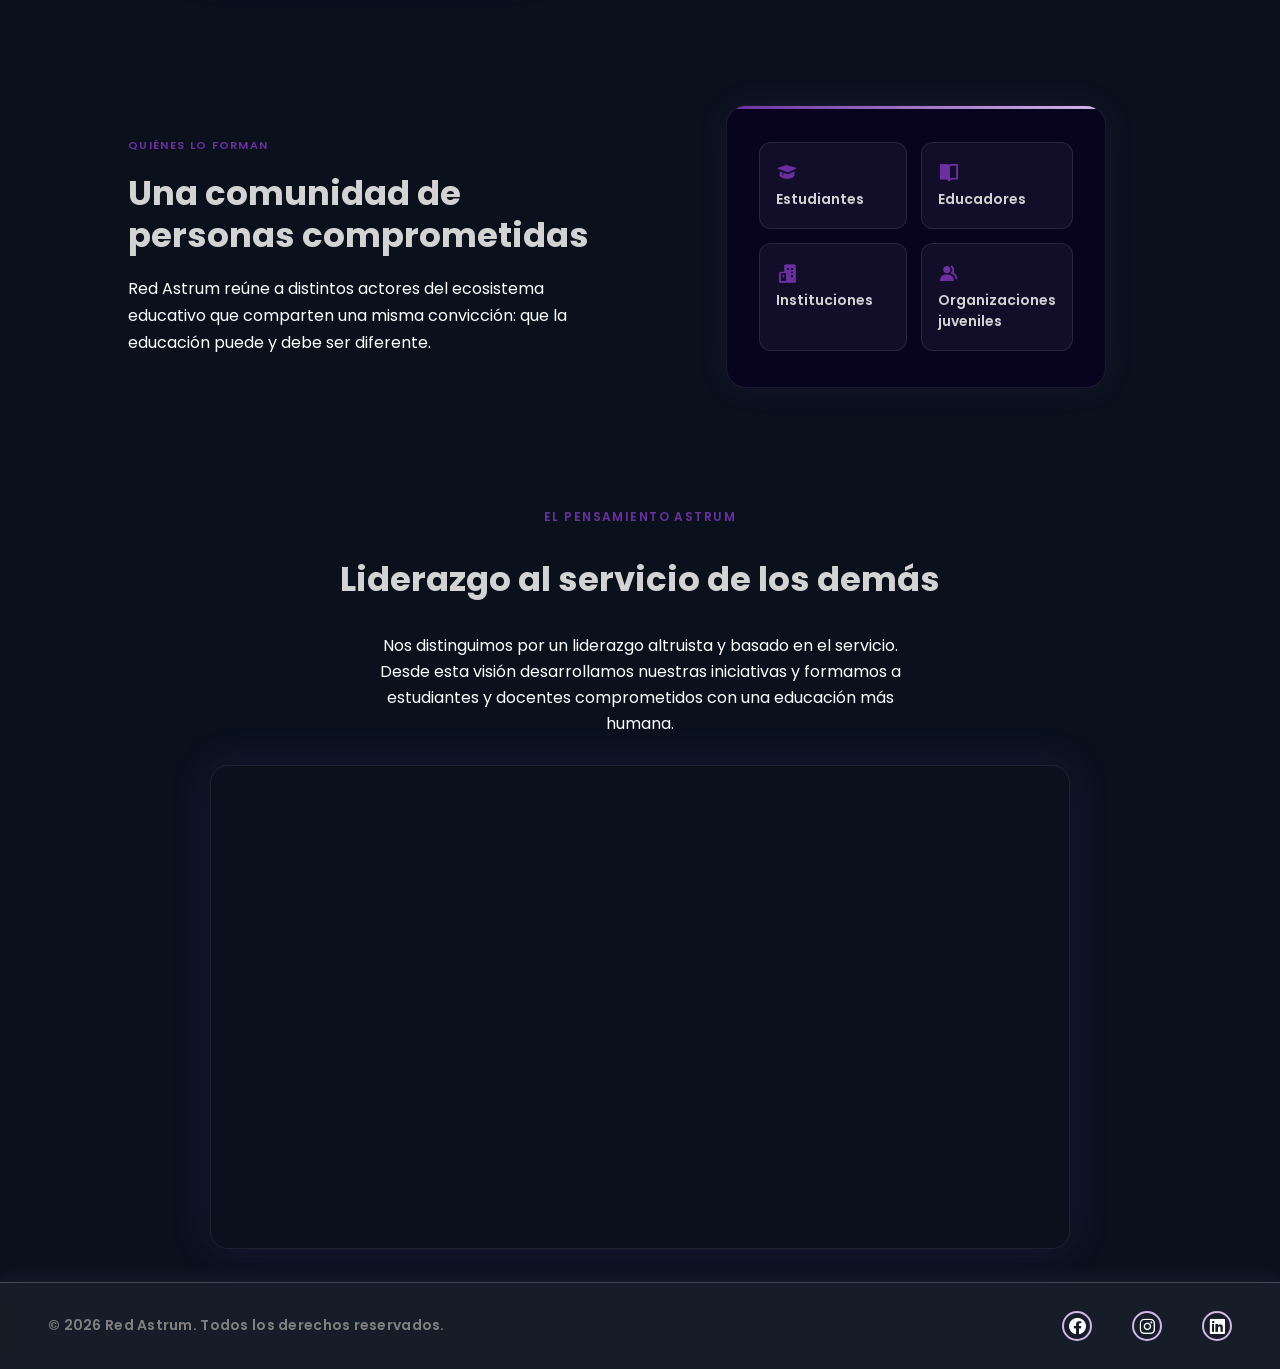
==== commit c1f9c447: "update styles" ====
--- a/about.html
+++ b/about.html
@@ -172,7 +172,7 @@
                 </div>
             </div>
 
-            <!-- El Pensamiento Astrum + video -->
+            <!-- El Pensamiento Astrum  -->
             <div class="video-section" data-aos="fade-up" data-aos-duration="900">
                 <span class="block-label" style="font-size:12px; letter-spacing:0.12em;">El pensamiento Astrum</span>
                 <h2>Liderazgo al servicio de los demás</h2>
--- a/style.css
+++ b/style.css
@@ -51,6 +51,7 @@
     padding: 0;
     font-family: "Poppins", sans-serif;
     color: var(--color-text);
+    background-color: #05070d;
     overflow-x: hidden;
     width: 100%;
 }
@@ -58,6 +59,7 @@
 html{
     scroll-behavior: smooth;
     overflow-x: hidden;
+    background-color: #05070d;
 }
 img, video{
     max-width: 100%;
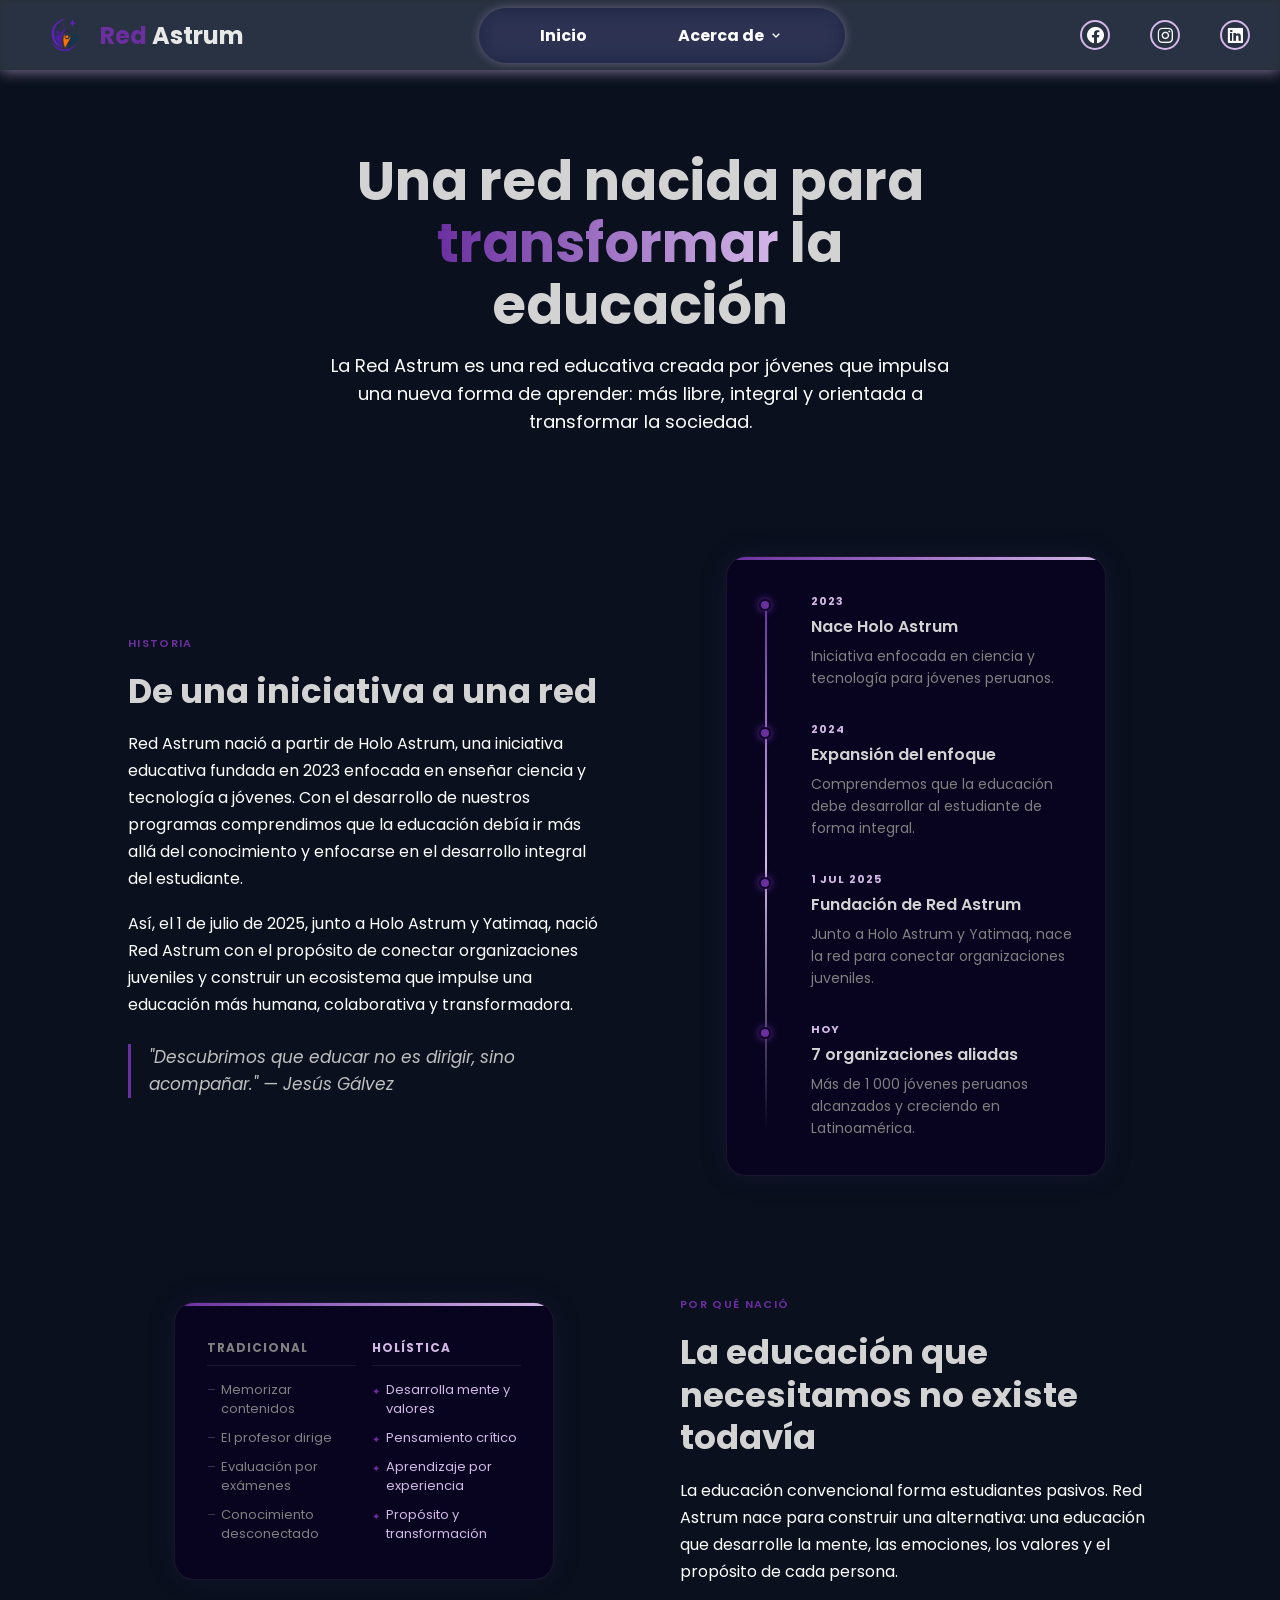
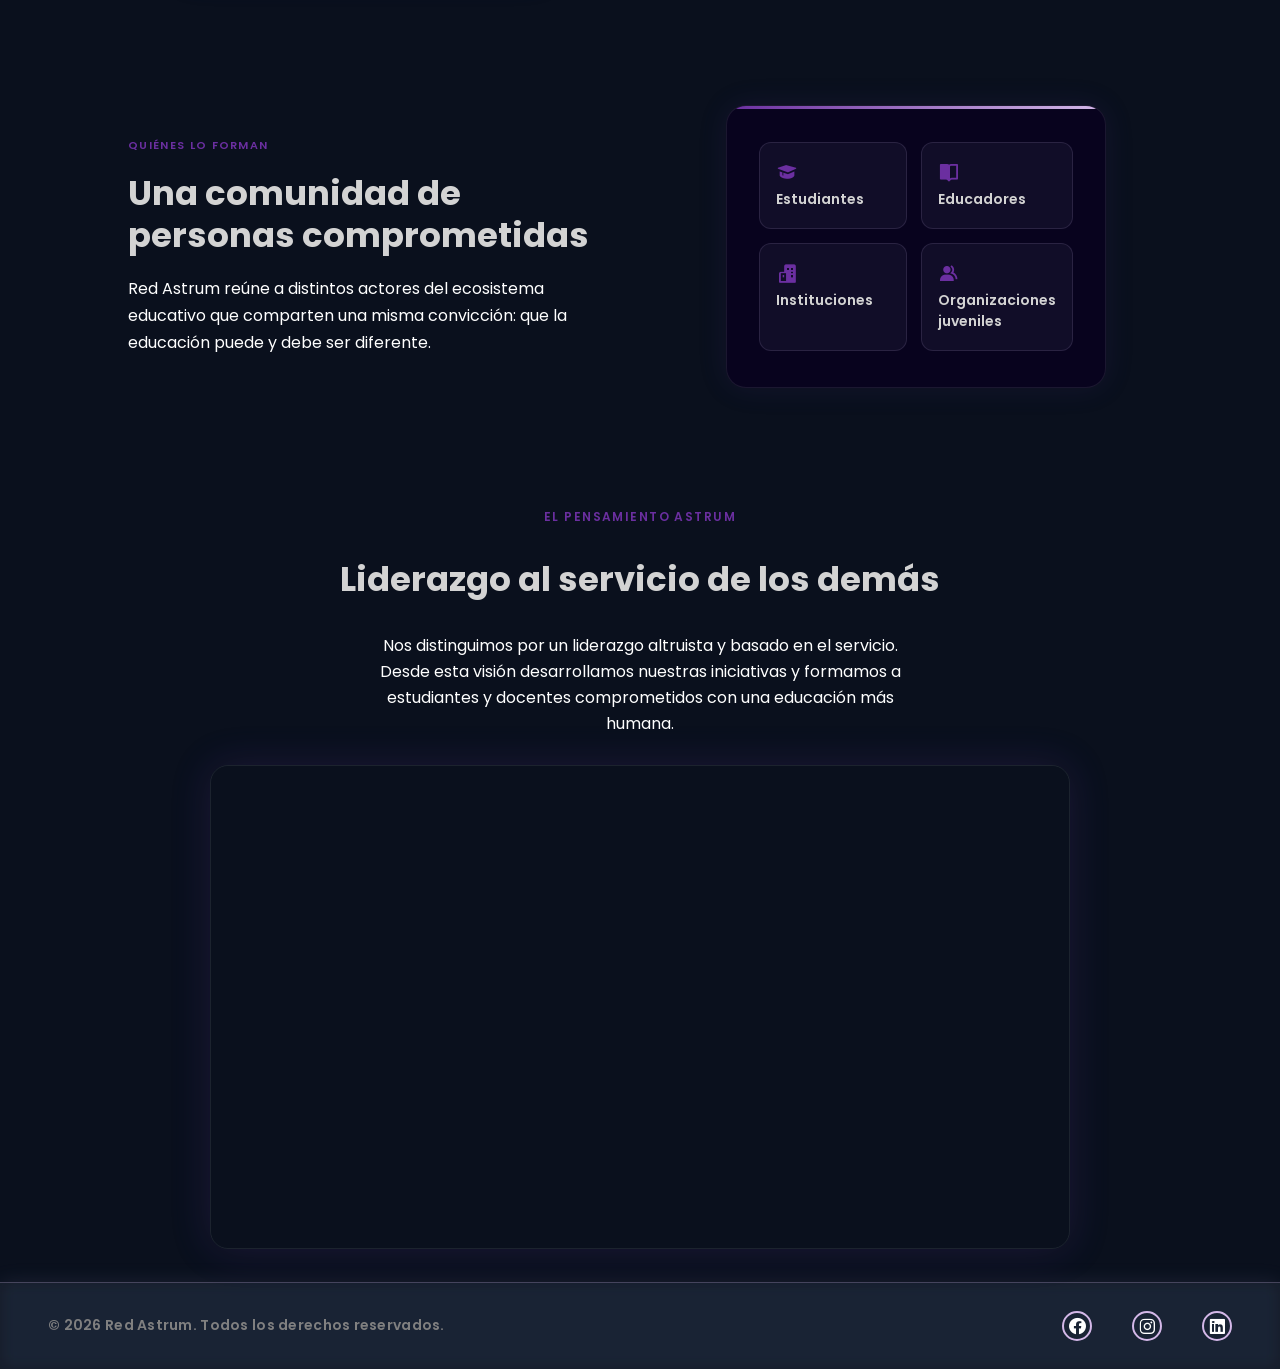
==== commit 6ccdd5a2: "Change styles" ====
--- a/about.html
+++ b/about.html
@@ -45,8 +45,6 @@
                 <li><a href="index.html">Inicio</a></li>
                 <li><a href="about.html">Sobre nosotros</a></li>
                 <li><a href="team.html">Equipo</a></li>
-                <li><a href="#">ONGs</a></li>
-                <li><a href="index.html#contact">Contacto</a></li>
             </ul>
             <div class="social-sidebar">
                 <a href="https://www.facebook.com/share/18Cic6fYTM/" target="_blank"><i class='bx bxl-facebook'></i></a>
--- a/style.css
+++ b/style.css
@@ -70,6 +70,7 @@
 }
 .container{
     position: relative;
+    z-index: 0;
     width: 100%;
     min-height: 100%;
     display: flex;
